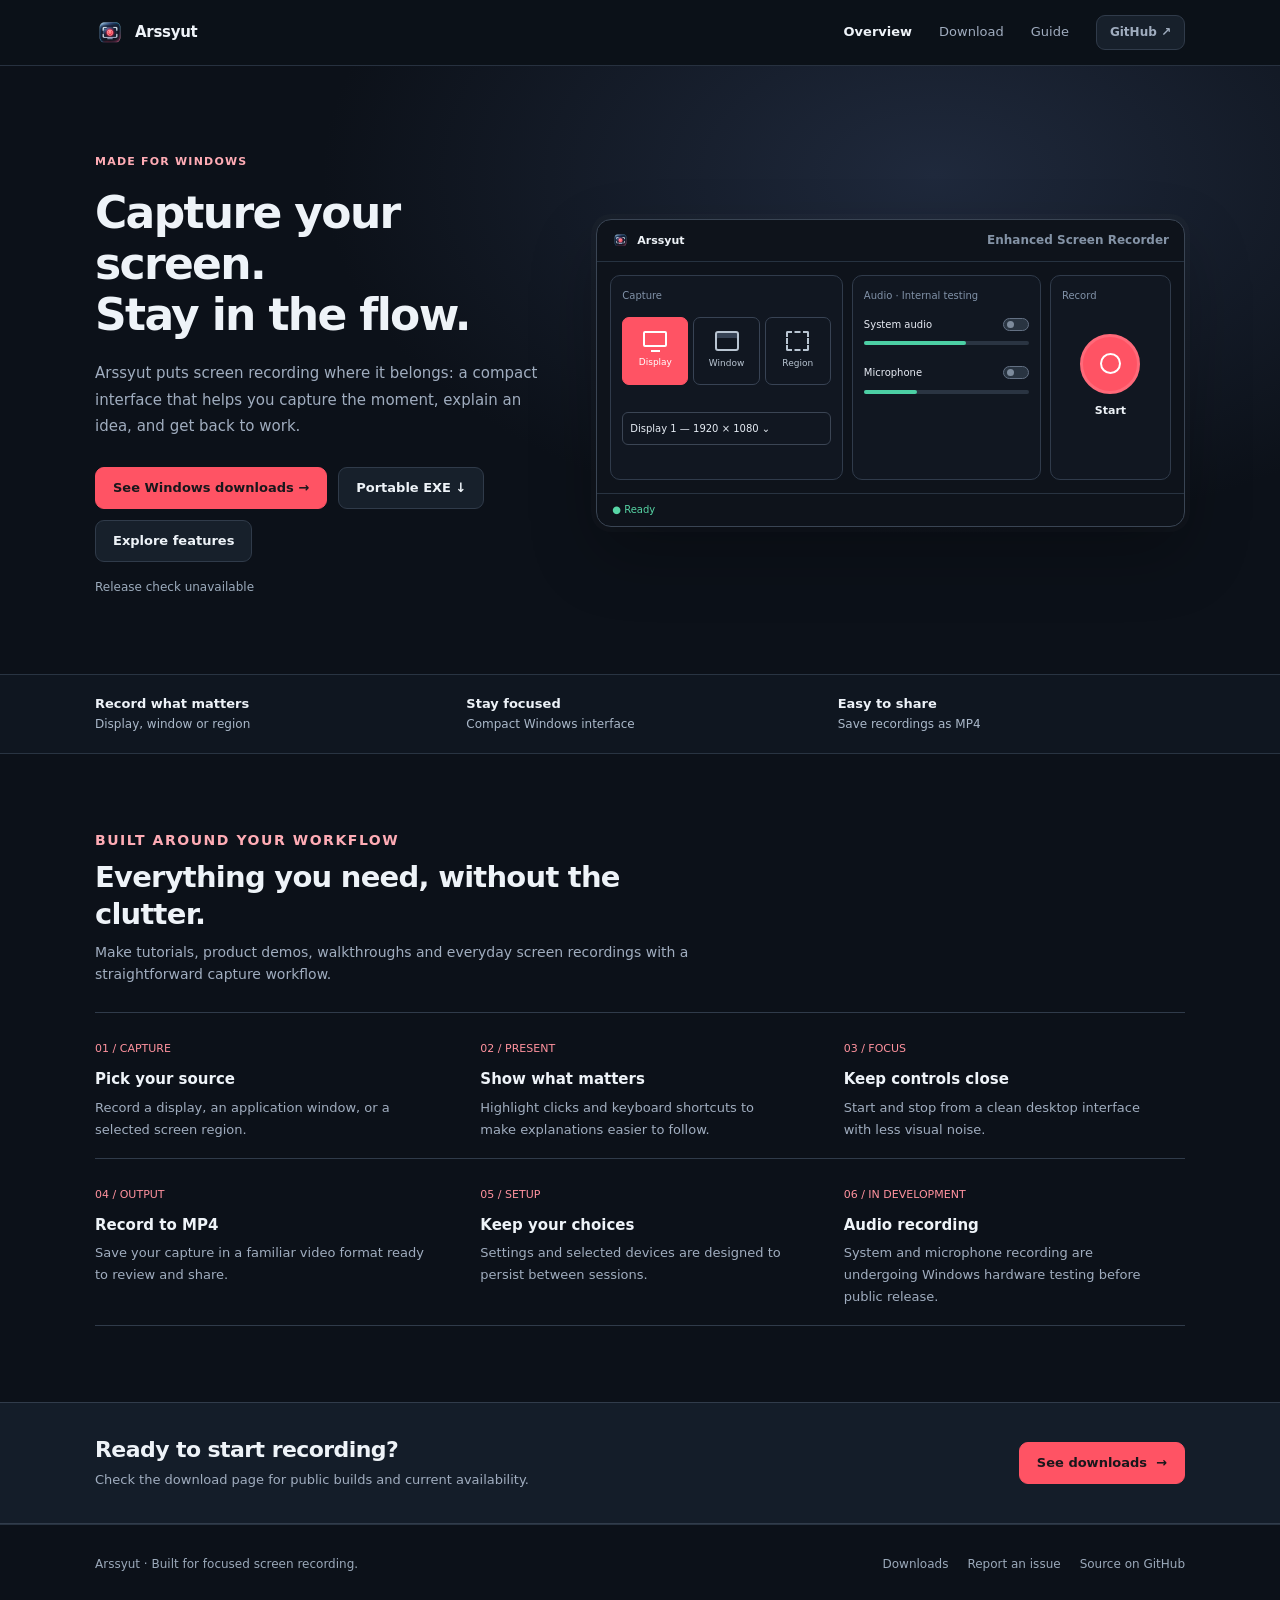
==== index.html @ 6f6a1767 "Add Windows release candidate with two EXEs and dynamic latest-version download links" ====
<!doctype html>
<html lang="en">
<head>
  <meta charset="utf-8">
  <meta name="viewport" content="width=device-width, initial-scale=1">
  <meta name="theme-color" content="#0c1119">
  <meta name="description" content="Arssyut is an enhanced screen recorder for Windows. Record displays, windows and selected regions with a compact, focused interface.">
  <meta property="og:type" content="website">
  <meta property="og:title" content="Arssyut — Enhanced Screen Recorder">
  <meta property="og:description" content="A focused Windows screen recorder for tutorials, walkthroughs and everyday captures.">
  <meta property="og:image" content="https://masarray.github.io/arssyut/assets/favicon/android-chrome-512x512.png">
  <meta name="twitter:card" content="summary">
  <title>Arssyut — Enhanced Screen Recorder for Windows</title>
  <link rel="icon" href="assets/favicon/favicon.ico" sizes="any">
  <link rel="icon" type="image/png" sizes="32x32" href="assets/favicon/favicon-32x32.png">
  <link rel="icon" type="image/png" sizes="16x16" href="assets/favicon/favicon-16x16.png">
  <link rel="apple-touch-icon" href="assets/favicon/apple-touch-icon.png">
  <link rel="manifest" href="assets/favicon/site.webmanifest">
  <link rel="stylesheet" href="assets/site.css">
  <script defer src="assets/releases.js"></script>
</head>
<body>
  <a class="sr-only" href="#main">Skip to content</a>
  <header class="site-header">
    <div class="wrap topbar">
      <a class="identity" href="./" aria-label="Arssyut home">
        <img src="assets/favicon/android-chrome-192x192.png" width="30" height="30" alt="">
        <span>Arssyut</span>
      </a>
      <nav class="nav" aria-label="Main navigation">
        <a href="./" aria-current="page">Overview</a>
        <a href="download/">Download</a>
        <a class="docs-link" href="https://github.com/masarray/arssyut#readme">Guide</a>
        <a class="button subtle" href="https://github.com/masarray/arssyut" aria-label="View Arssyut on GitHub">GitHub ↗</a>
      </nav>
    </div>
  </header>

  <main id="main">
    <section class="hero">
      <div class="wrap hero-grid">
        <div class="hero-copy">
          <span class="eyebrow">Made for Windows</span>
          <h1>Capture your screen.<br>Stay in the flow.</h1>
          <p class="lead">Arssyut puts screen recording where it belongs: a compact interface that helps you capture the moment, explain an idea, and get back to work.</p>
          <div class="hero-actions">
            <a class="button primary" id="home-installer-link" href="download/">See Windows downloads →</a>
            <a class="button subtle" id="home-portable-link" href="download/" hidden>Portable EXE ↓</a>
            <a class="button subtle" href="#features">Explore features</a>
          </div>
          <p class="hero-under" id="home-release-label" aria-live="polite">Windows x64 · Launch Arssyut.UI.exe · MP4 output</p>
        </div>
        <div class="mock" role="img" aria-label="Illustration of Arssyut's compact recorder layout, with capture choices and recording controls">
          <div class="mock-top"><div class="mock-brand"><img src="assets/favicon/android-chrome-192x192.png" width="17" height="17" alt="">Arssyut</div><div class="mock-top-right">Enhanced Screen Recorder</div></div>
          <div class="mock-content">
            <div class="mock-block">
              <span class="mock-caption">Capture</span>
              <div class="mock-tiles">
                <div class="mock-tile current"><div class="mock-monitor"></div>Display</div>
                <div class="mock-tile"><div class="mock-window"></div>Window</div>
                <div class="mock-tile"><div class="mock-region"></div>Region</div>
              </div>
              <div class="mock-select">Display 1 — 1920 × 1080 <span aria-hidden="true">⌄</span></div>
            </div>
            <div class="mock-block">
              <span class="mock-caption">Audio · Internal testing</span>
              <div class="mock-source"><span>System audio</span><span class="mock-switch"></span></div>
              <div class="mock-meter"></div>
              <div class="mock-source"><span>Microphone</span><span class="mock-switch"></span></div>
              <div class="mock-meter alt"></div>
            </div>
            <div class="mock-block mock-record-side"><span class="mock-caption">Record</span><div class="mock-record"></div><div class="mock-record-caption">Start</div></div>
          </div>
          <div class="mock-footer">● Ready</div>
        </div>
      </div>
    </section>

    <div class="mini-facts">
      <div class="wrap facts">
        <div class="fact"><strong>Record what matters</strong>Display, window or region</div>
        <div class="fact"><strong>Stay focused</strong>Compact Windows interface</div>
        <div class="fact"><strong>Easy to share</strong>Save recordings as MP4</div>
      </div>
    </div>

    <section class="section" id="features">
      <div class="wrap">
        <div class="section-head">
          <p class="eyebrow">Built around your workflow</p>
          <h2>Everything you need, without the clutter.</h2>
          <p>Make tutorials, product demos, walkthroughs and everyday screen recordings with a straightforward capture workflow.</p>
        </div>
        <div class="feature-grid">
          <div class="feature"><span class="feature-number">01 / CAPTURE</span><h3>Pick your source</h3><p>Record a display, an application window, or a selected screen region.</p></div>
          <div class="feature"><span class="feature-number">02 / PRESENT</span><h3>Show what matters</h3><p>Highlight clicks and keyboard shortcuts to make explanations easier to follow.</p></div>
          <div class="feature"><span class="feature-number">03 / FOCUS</span><h3>Keep controls close</h3><p>Start and stop from a clean desktop interface with less visual noise.</p></div>
          <div class="feature"><span class="feature-number">04 / OUTPUT</span><h3>Record to MP4</h3><p>Save your capture in a familiar video format ready to review and share.</p></div>
          <div class="feature"><span class="feature-number">05 / SETUP</span><h3>Keep your choices</h3><p>Settings and selected devices are designed to persist between sessions.</p></div>
          <div class="feature"><span class="feature-number">06 / IN DEVELOPMENT</span><h3>Audio recording</h3><p>System and microphone recording are undergoing Windows hardware testing before public release.</p></div>
        </div>
      </div>
    </section>
    <section class="band">
      <div class="wrap band-inner">
        <div><h2>Ready to start recording?</h2><p>Check the download page for public builds and current availability.</p></div>
        <a class="button primary" href="download/">See downloads <span aria-hidden="true">→</span></a>
      </div>
    </section>
  </main>
  <footer class="site-footer">
    <div class="wrap footer-inner">
      <span>Arssyut · Built for focused screen recording.</span>
      <div class="footer-links"><a href="download/">Downloads</a><a href="https://github.com/masarray/arssyut/issues">Report an issue</a><a href="https://github.com/masarray/arssyut">Source on GitHub</a></div>
    </div>
  </footer>
</body>
</html>
---- assets/site.css ----
/* Arssyut public website • lightweight, dependency-free, accessible. */
:root{color-scheme:dark;--bg:#0c1119;--bg2:#101720;--panel:#151d29;--panel2:#1b2431;--line:#303b4a;--muted:#a0adbf;--text:#eef3f8;--accent:#ff5364;--accent-hover:#ff7180;--mint:#51d0a2;--max:1090px;font:400 15px/1.55 system-ui,-apple-system,"Segoe UI",Arial,sans-serif}
*,*::before,*::after{box-sizing:border-box}html{scroll-behavior:smooth}body{margin:0;min-width:280px;background:var(--bg);color:var(--text)}
a{color:inherit;text-decoration:none}button{font:inherit}svg,img{max-width:100%}img{height:auto}
:focus-visible{outline:2px solid #ffa4ad;outline-offset:4px}
.wrap{width:min(calc(100% - 44px),var(--max));margin-inline:auto}
.sr-only{position:absolute;width:1px;height:1px;padding:0;margin:-1px;overflow:hidden;clip:rect(0,0,0,0);white-space:nowrap;border:0}
.site-header{border-bottom:1px solid #27313f;background:rgba(12,17,25,.94);position:sticky;top:0;z-index:5;backdrop-filter:blur(16px)}
.topbar{display:flex;justify-content:space-between;align-items:center;gap:20px;min-height:65px}
.identity{display:inline-flex;align-items:center;gap:10px;font-size:15px;font-weight:650;letter-spacing:-.02em;white-space:nowrap}.identity img{width:30px;height:30px;object-fit:contain}
.nav{display:flex;gap:27px;align-items:center;font-size:13px;color:var(--muted)}.nav a:hover,.nav a[aria-current="page"]{color:var(--text)}.nav a[aria-current="page"]{font-weight:600}
.button{display:inline-flex;justify-content:center;align-items:center;gap:9px;border-radius:9px;padding:10px 17px;font-size:13px;font-weight:610;min-height:42px;border:1px solid var(--line);transition:background .15s ease,border-color .15s ease,color .15s ease;white-space:nowrap}
.button:hover{border-color:#667487;background:#222d3b}.button.primary{background:var(--accent);border-color:var(--accent);color:#19171b}.button.primary:hover{background:var(--accent-hover)}.button.subtle{background:#17202b}.button.disabled{background:#1b2430;color:#919dad;cursor:not-allowed;opacity:.75}
.site-header .button{padding:7px 13px;min-height:34px;font-size:12px}
.eyebrow{font-size:11px;font-weight:650;letter-spacing:.11em;text-transform:uppercase;color:#ffacb5}
h1,h2,h3,p{margin-top:0}h1{font-weight:650;letter-spacing:-.038em;line-height:1.16;font-size:clamp(30px,3.6vw,44px)}h2{font-weight:620;letter-spacing:-.026em;font-size:clamp(21px,2.3vw,29px);line-height:1.25}h3{font-size:15px;line-height:1.35;font-weight:630}
p{color:var(--muted)}.lead{font-size:15px;line-height:1.75;max-width:520px}
.hero{background:radial-gradient(ellipse 55% 68% at 73% 18%,#1f293c 0,transparent 87%);padding:83px 0 77px}
.hero-grid{display:grid;grid-template-columns:minmax(0,.87fr) minmax(0,1.13fr);align-items:center;gap:48px}
.hero h1{max-width:470px;margin:15px 0 20px}.hero .lead{margin-bottom:28px}.hero-actions{display:flex;gap:11px;flex-wrap:wrap}.hero-under{margin:16px 0 0;font-size:12px;color:#9cabbc}
.mock{background:#0e131b;border:1px solid #3a4554;border-radius:15px;box-shadow:0 28px 65px rgba(0,0,0,.25),0 0 0 5px rgba(255,255,255,.015);overflow:hidden;min-height:307px}
.mock-top{height:42px;display:flex;align-items:center;justify-content:space-between;padding:0 15px;border-bottom:1px solid #263240;font-size:11px;font-weight:650}.mock-brand{display:flex;gap:8px;align-items:center}.mock-brand img{width:17px;height:17px}.mock-top-right{color:#8493a6;font-size:12px}
.mock-content{display:grid;grid-template-columns:1.23fr 1fr .64fr;gap:9px;padding:13px}.mock-block{border:1px solid #303b4b;background:#111721;border-radius:10px;min-height:205px;padding:12px 11px}
.mock-caption{display:block;color:#8192a8;font-size:10px;margin-bottom:13px}.mock-tiles{display:grid;grid-template-columns:repeat(3,minmax(0,1fr));gap:5px}.mock-tile{border:1px solid #384354;border-radius:7px;text-align:center;padding:13px 2px;font-size:9px;color:#b9c5d2}.mock-tile.current{background:var(--accent);border-color:var(--accent);color:#fff}
.mock-monitor{width:24px;height:16px;border:2px solid currentColor;border-radius:2px;margin:0 auto 9px;position:relative}.mock-monitor::after{content:"";position:absolute;width:9px;height:5px;border-bottom:2px solid currentColor;left:6px;bottom:-7px}.mock-window{width:24px;height:20px;border:2px solid currentColor;border-radius:3px;margin:0 auto 6px;box-shadow:inset 0 5px 0 #374355}.mock-region{width:23px;height:20px;border:2px dashed currentColor;margin:0 auto 6px;border-radius:2px}
.mock-select{font-size:10px;color:#e6ecf4;border:1px solid #3b4554;border-radius:6px;padding:8px 7px;margin-top:27px;white-space:nowrap;overflow:hidden;text-overflow:ellipsis}.mock-source{display:flex;justify-content:space-between;font-size:10px;align-items:center;margin-top:13px;color:#e7ebf4}.mock-switch{width:26px;height:13px;border-radius:12px;background:#293441;border:1px solid #637083;position:relative}.mock-switch:after{content:"";position:absolute;width:7px;height:7px;border-radius:50%;background:#7d8b9c;left:3px;top:2px}
.mock-meter{margin:9px 0 20px;background:#2a3442;height:4px;border-radius:4px}.mock-meter:after{content:"";display:block;width:62%;height:100%;border-radius:4px;background:#4ccfa4}.mock-meter.alt:after{width:32%}
.mock-record{width:60px;height:60px;border:3px solid #ff6979;background:var(--accent);border-radius:50%;display:grid;place-items:center;margin:30px auto 8px}.mock-record:after{content:"";width:21px;height:21px;border:2px solid #fff;border-radius:50%}.mock-record-caption{text-align:center;font-weight:650;font-size:11px}.mock-footer{border-top:1px solid #283341;padding:8px 15px;color:#57d5a5;font-size:10px}
.mini-facts{border-block:1px solid #293442;background:#0f1620}.facts{display:grid;grid-template-columns:repeat(3,minmax(0,1fr));gap:24px;padding:19px 0}.fact{font-size:12px;color:#aab8c9}.fact strong{display:block;font-size:13px;color:#edf2f8;font-weight:620;margin-bottom:1px}
.section{padding:76px 0}.section-head{max-width:630px;margin-bottom:27px}.section-head .eyebrow{margin-bottom:8px}.section-head h2{margin-bottom:10px}.section-head p{font-size:14px;margin:0}
.feature-grid{display:grid;grid-template-columns:repeat(3,minmax(0,1fr));gap:0;border-top:1px solid var(--line)}.feature{padding:27px 30px 17px 0;border-bottom:1px solid var(--line)}.feature:nth-child(3n+2),.feature:nth-child(3n){padding-left:22px}.feature h3{margin:0 0 7px}.feature p{font-size:13px;line-height:1.7;margin:0}.feature-number{font-size:11px;color:#ff929e;display:block;margin-bottom:12px}
.band{background:#141d29;border-block:1px solid #313c4b}.band-inner{display:flex;justify-content:space-between;align-items:center;gap:26px;padding:33px 0}.band h2{margin:0 0 6px;font-size:22px}.band p{font-size:13px;margin:0}
.site-footer{border-top:1px solid #273240;padding:30px 0;color:#9ba9ba;font-size:12px}.footer-inner{display:flex;justify-content:space-between;flex-wrap:wrap;gap:12px}.footer-links{display:flex;gap:19px;flex-wrap:wrap}.footer-links a:hover{color:#fff}
.page-intro{padding:65px 0 27px}.page-intro h1{font-size:clamp(28px,3vw,38px);margin:10px 0 13px}.page-intro p{font-size:14px;max-width:690px;margin:0}
.download-layout{display:grid;grid-template-columns:minmax(0,1.45fr) minmax(265px,.8fr);gap:30px;align-items:start;padding:9px 0 73px}
.download-panel{background:#131b26;border:1px solid #354150;border-radius:13px;padding:28px}.download-panel h2{font-size:21px;margin:0 0 12px}.download-panel h3{margin:0 0 7px}.download-panel p{font-size:13px}.release-state{font-size:12px;color:#e0aeb4;margin-bottom:17px;display:flex;align-items:center;gap:8px}.status-dot{width:7px;height:7px;border-radius:50%;background:#e4aa67;display:inline-block}.status-dot.available{background:var(--mint)}
.release-row{display:grid;grid-template-columns:1fr auto;gap:15px;border-top:1px solid #354050;padding:17px 0;align-items:center}.release-row h3{margin:0 0 4px;font-size:14px}.release-row p{font-size:12px;margin:0}.release-row .button{padding:8px 12px;min-height:37px}.release-row:last-child{padding-bottom:0}
.hint{border:1px solid #333f4f;border-radius:11px;padding:19px 20px;margin:0 0 15px}.hint h3{margin:0 0 7px}.hint p{margin:0;font-size:13px}.hint a{color:#ffb0b9;text-decoration:underline;text-decoration-color:#8c626c;text-underline-offset:3px}
.steps{counter-reset:step;display:grid;gap:14px}.step{padding-left:34px;position:relative;color:#bdc9d7;font-size:13px}.step::before{counter-increment:step;content:counter(step);position:absolute;top:0;left:0;width:24px;height:24px;border:1px solid #536074;border-radius:50%;text-align:center;line-height:22px;color:#f2f5f7;font-size:12px}
.faq{border-top:1px solid var(--line);padding:30px 0 70px}.faq h2{font-size:23px}.faq details{border-bottom:1px solid var(--line);padding:14px 0}.faq summary{cursor:pointer;font-weight:590;font-size:14px}.faq details p{font-size:13px;max-width:800px;margin:10px 0 3px}
.release-meta{font-size:12px;color:#a4b1c0;margin-bottom:8px}.fineprint{font-size:12px;color:#9aa8ba;margin:12px 0 0}.text-link{color:#ffb0ba;text-decoration:underline;text-decoration-color:#75515b;text-underline-offset:3px}
@media(max-width:900px){.hero-grid{grid-template-columns:1fr;gap:32px}.hero{padding-top:57px}.hero-copy{max-width:650px}.mock{max-width:650px}.download-layout{grid-template-columns:1fr}.side-info{display:grid;grid-template-columns:repeat(2,1fr);gap:12px}.side-info .hint{margin:0}}
@media(max-width:620px){.wrap{width:min(calc(100% - 30px),var(--max))}.topbar{min-height:61px}.nav{gap:13px;font-size:12px}.nav a.docs-link{display:none}.site-header .button{font-size:11px;padding:6px 10px}.hero{padding:47px 0 50px}.hero h1{font-size:32px}.lead{font-size:14px}.mock-content{grid-template-columns:1.2fr 1fr;gap:7px;padding:9px}.mock-record-side{grid-column:1/-1;min-height:78px}.mock-record{width:34px;height:34px;margin:0 auto 4px;border-width:2px}.mock-record:after{width:12px;height:12px}.mock-record-side .mock-caption{display:none}.mock-block{min-height:190px;padding:10px 8px}.mock-record-side{min-height:65px}.mock-tiles{gap:3px}.mock-tile{padding:12px 1px;font-size:8px}.mock-select{margin-top:17px}.mock-footer{padding:7px 10px}.facts{gap:12px}.fact,.fact strong{font-size:11px}.section{padding:57px 0}.feature-grid{grid-template-columns:1fr 1fr}.feature,.feature:nth-child(3n+2),.feature:nth-child(3n){padding:21px 16px 20px 0}.feature:nth-child(even){padding-left:15px}.band-inner{align-items:flex-start;flex-direction:column}.download-panel{padding:20px}.side-info{grid-template-columns:1fr}.release-row{grid-template-columns:1fr}.release-row .button{width:max-content}.site-footer{padding:24px 0}}
@media(max-width:390px){.feature-grid{grid-template-columns:1fr}.feature,.feature:nth-child(even),.feature:nth-child(3n+2),.feature:nth-child(3n){padding:20px 0}.nav{gap:8px}.identity{gap:6px;font-size:13px}}
@media(prefers-reduced-motion:reduce){html{scroll-behavior:auto}.button{transition:none}}
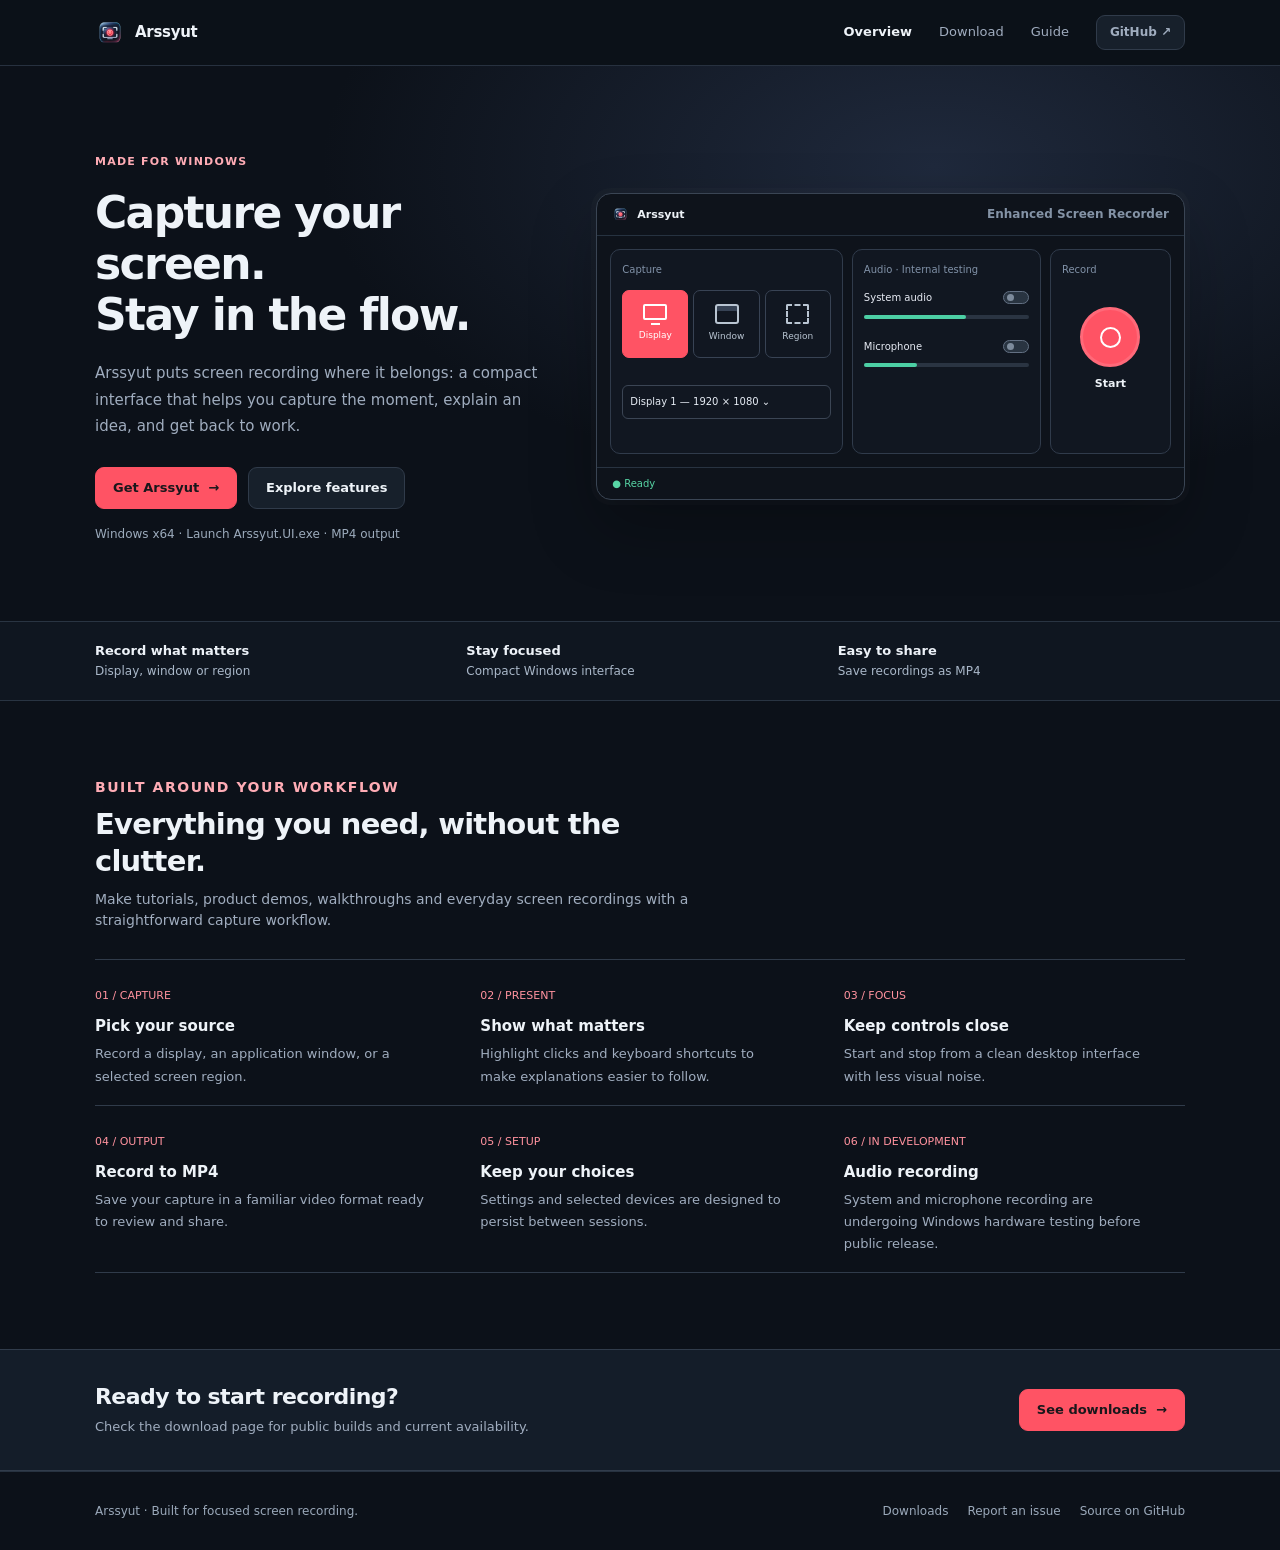
==== commit db105366: "Bind landing CTA directly to latest verified GitHub Release installer EXE" ====
--- a/index.html
+++ b/index.html
@@ -44,11 +44,10 @@
           <h1>Capture your screen.<br>Stay in the flow.</h1>
           <p class="lead">Arssyut puts screen recording where it belongs: a compact interface that helps you capture the moment, explain an idea, and get back to work.</p>
           <div class="hero-actions">
-            <a class="button primary" id="home-installer-link" href="download/">See Windows downloads →</a>
-            <a class="button subtle" id="home-portable-link" href="download/" hidden>Portable EXE ↓</a>
+            <a class="button primary" id="home-installer-download" href="download/">Get Arssyut <span aria-hidden="true">→</span></a>
             <a class="button subtle" href="#features">Explore features</a>
           </div>
-          <p class="hero-under" id="home-release-label" aria-live="polite">Windows x64 · Launch Arssyut.UI.exe · MP4 output</p>
+          <p class="hero-under">Windows x64 · Launch Arssyut.UI.exe · MP4 output</p>
         </div>
         <div class="mock" role="img" aria-label="Illustration of Arssyut's compact recorder layout, with capture choices and recording controls">
           <div class="mock-top"><div class="mock-brand"><img src="assets/favicon/android-chrome-192x192.png" width="17" height="17" alt="">Arssyut</div><div class="mock-top-right">Enhanced Screen Recorder</div></div>
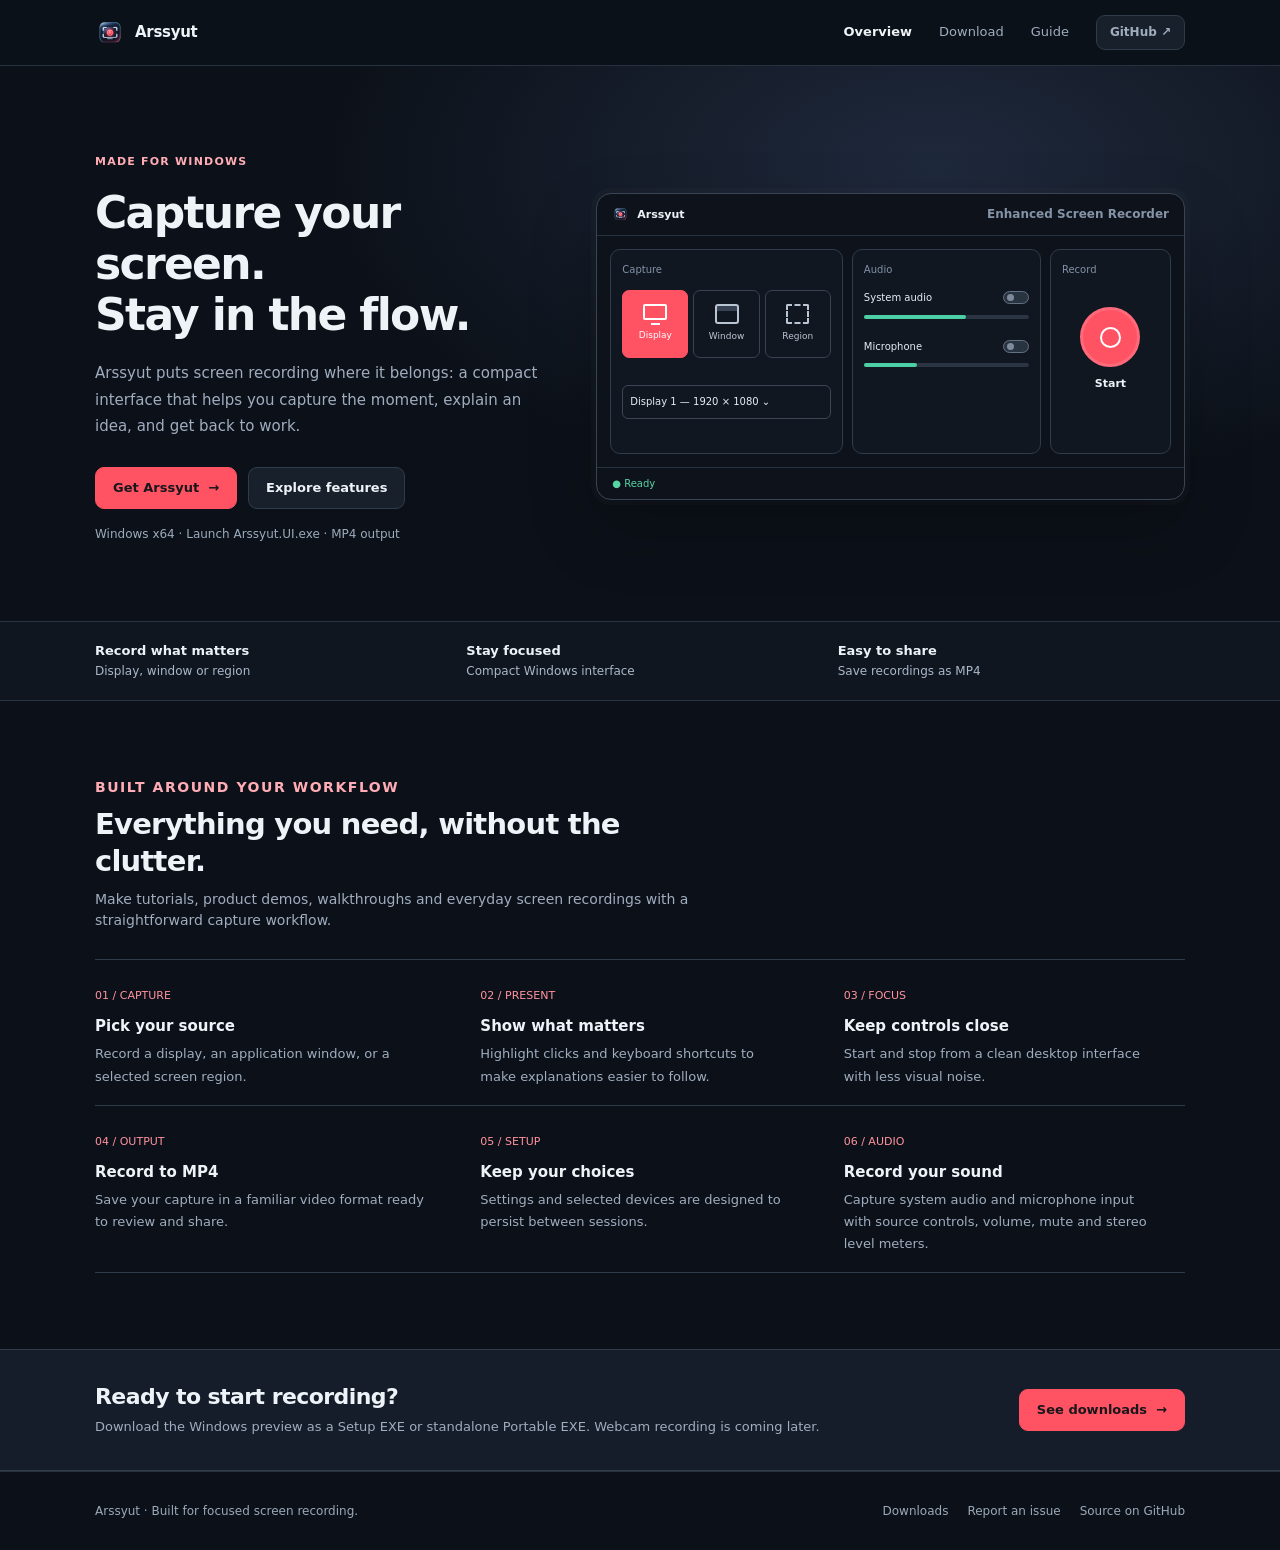
==== commit 35dd81ca: "Correct public audio/webcam feature status and preserve release completion handoff" ====
--- a/index.html
+++ b/index.html
@@ -62,7 +62,7 @@
               <div class="mock-select">Display 1 — 1920 × 1080 <span aria-hidden="true">⌄</span></div>
             </div>
             <div class="mock-block">
-              <span class="mock-caption">Audio · Internal testing</span>
+              <span class="mock-caption">Audio</span>
               <div class="mock-source"><span>System audio</span><span class="mock-switch"></span></div>
               <div class="mock-meter"></div>
               <div class="mock-source"><span>Microphone</span><span class="mock-switch"></span></div>
@@ -96,13 +96,13 @@
           <div class="feature"><span class="feature-number">03 / FOCUS</span><h3>Keep controls close</h3><p>Start and stop from a clean desktop interface with less visual noise.</p></div>
           <div class="feature"><span class="feature-number">04 / OUTPUT</span><h3>Record to MP4</h3><p>Save your capture in a familiar video format ready to review and share.</p></div>
           <div class="feature"><span class="feature-number">05 / SETUP</span><h3>Keep your choices</h3><p>Settings and selected devices are designed to persist between sessions.</p></div>
-          <div class="feature"><span class="feature-number">06 / IN DEVELOPMENT</span><h3>Audio recording</h3><p>System and microphone recording are undergoing Windows hardware testing before public release.</p></div>
+          <div class="feature"><span class="feature-number">06 / AUDIO</span><h3>Record your sound</h3><p>Capture system audio and microphone input with source controls, volume, mute and stereo level meters.</p></div>
         </div>
       </div>
     </section>
     <section class="band">
       <div class="wrap band-inner">
-        <div><h2>Ready to start recording?</h2><p>Check the download page for public builds and current availability.</p></div>
+        <div><h2>Ready to start recording?</h2><p>Download the Windows preview as a Setup EXE or standalone Portable EXE. Webcam recording is coming later.</p></div>
         <a class="button primary" href="download/">See downloads <span aria-hidden="true">→</span></a>
       </div>
     </section>
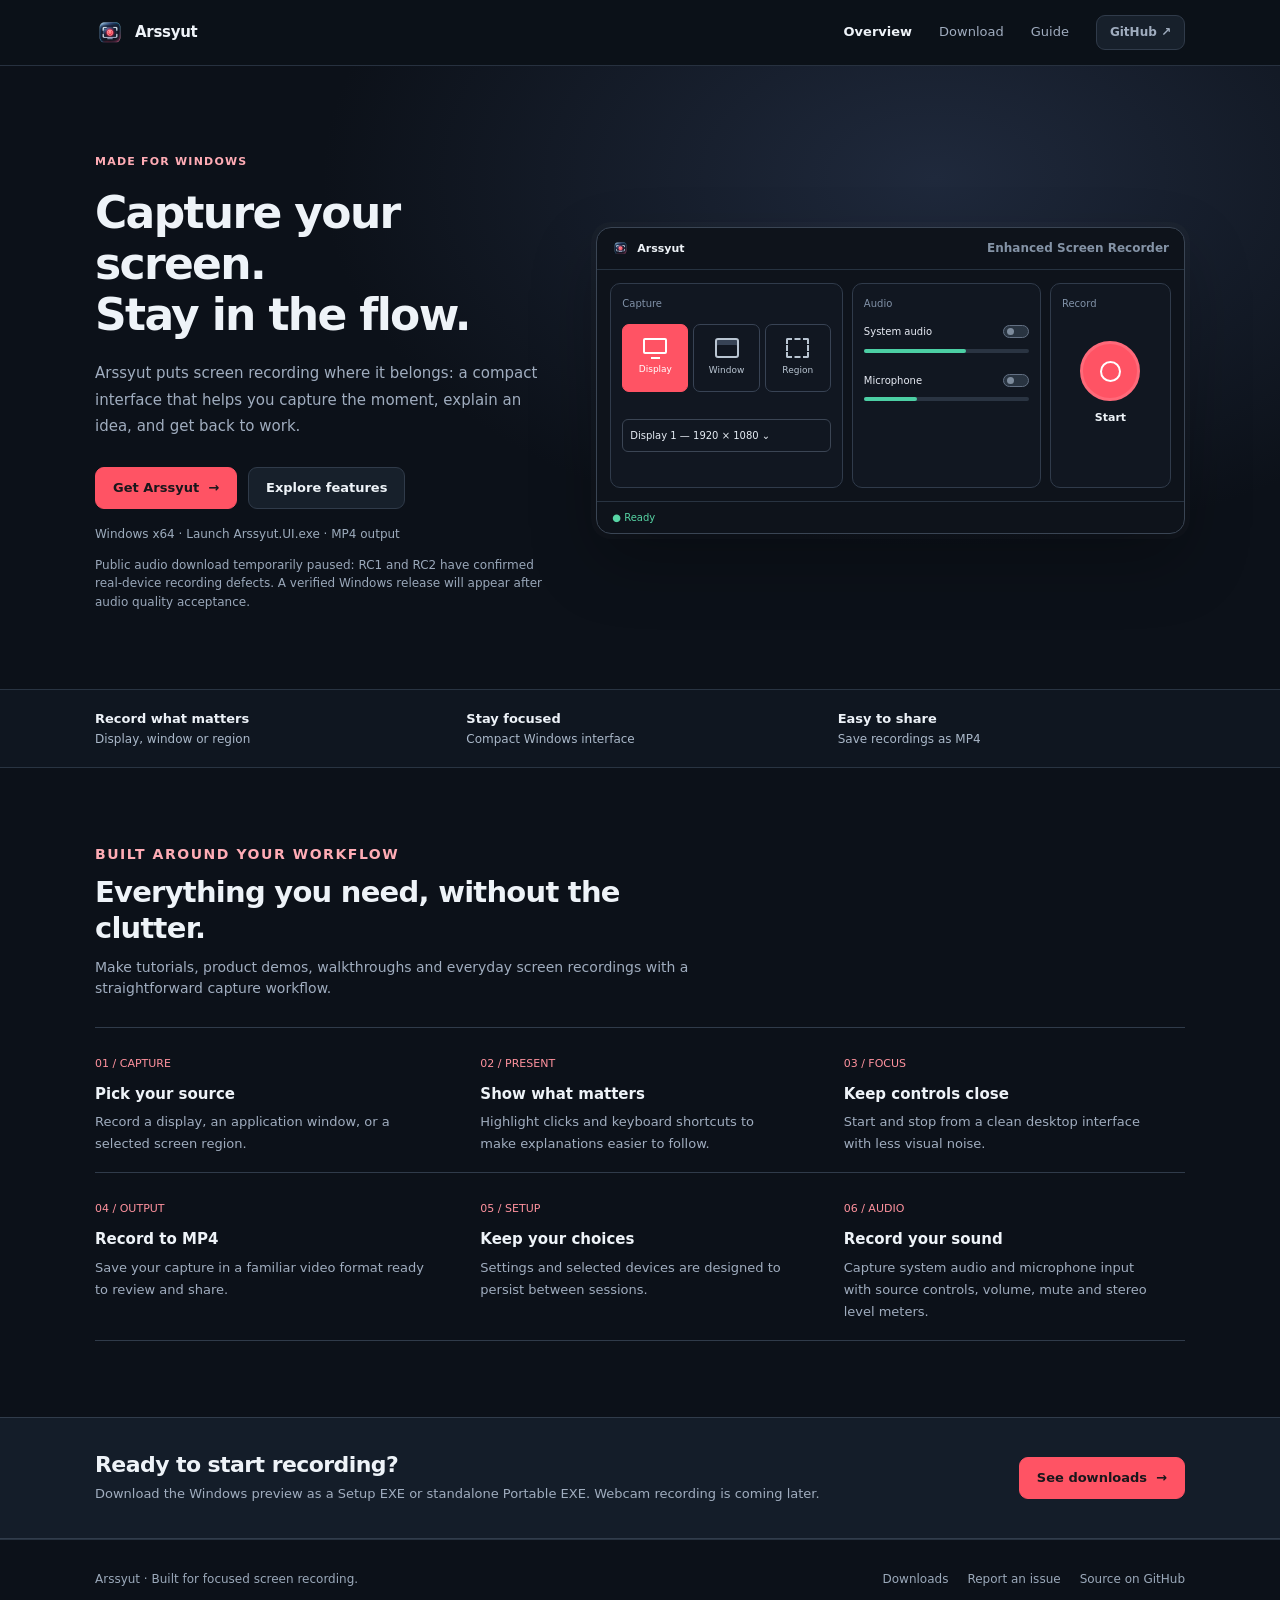
==== commit 579e8175: "Show truthful audio-quality release warning on the landing page" ====
--- a/index.html
+++ b/index.html
@@ -48,6 +48,7 @@
             <a class="button subtle" href="#features">Explore features</a>
           </div>
           <p class="hero-under">Windows x64 · Launch Arssyut.UI.exe · MP4 output</p>
+          <p class="fineprint">Public audio download temporarily paused: RC1 and RC2 have confirmed real-device recording defects. A verified Windows release will appear after audio quality acceptance.</p>
         </div>
         <div class="mock" role="img" aria-label="Illustration of Arssyut's compact recorder layout, with capture choices and recording controls">
           <div class="mock-top"><div class="mock-brand"><img src="assets/favicon/android-chrome-192x192.png" width="17" height="17" alt="">Arssyut</div><div class="mock-top-right">Enhanced Screen Recorder</div></div>
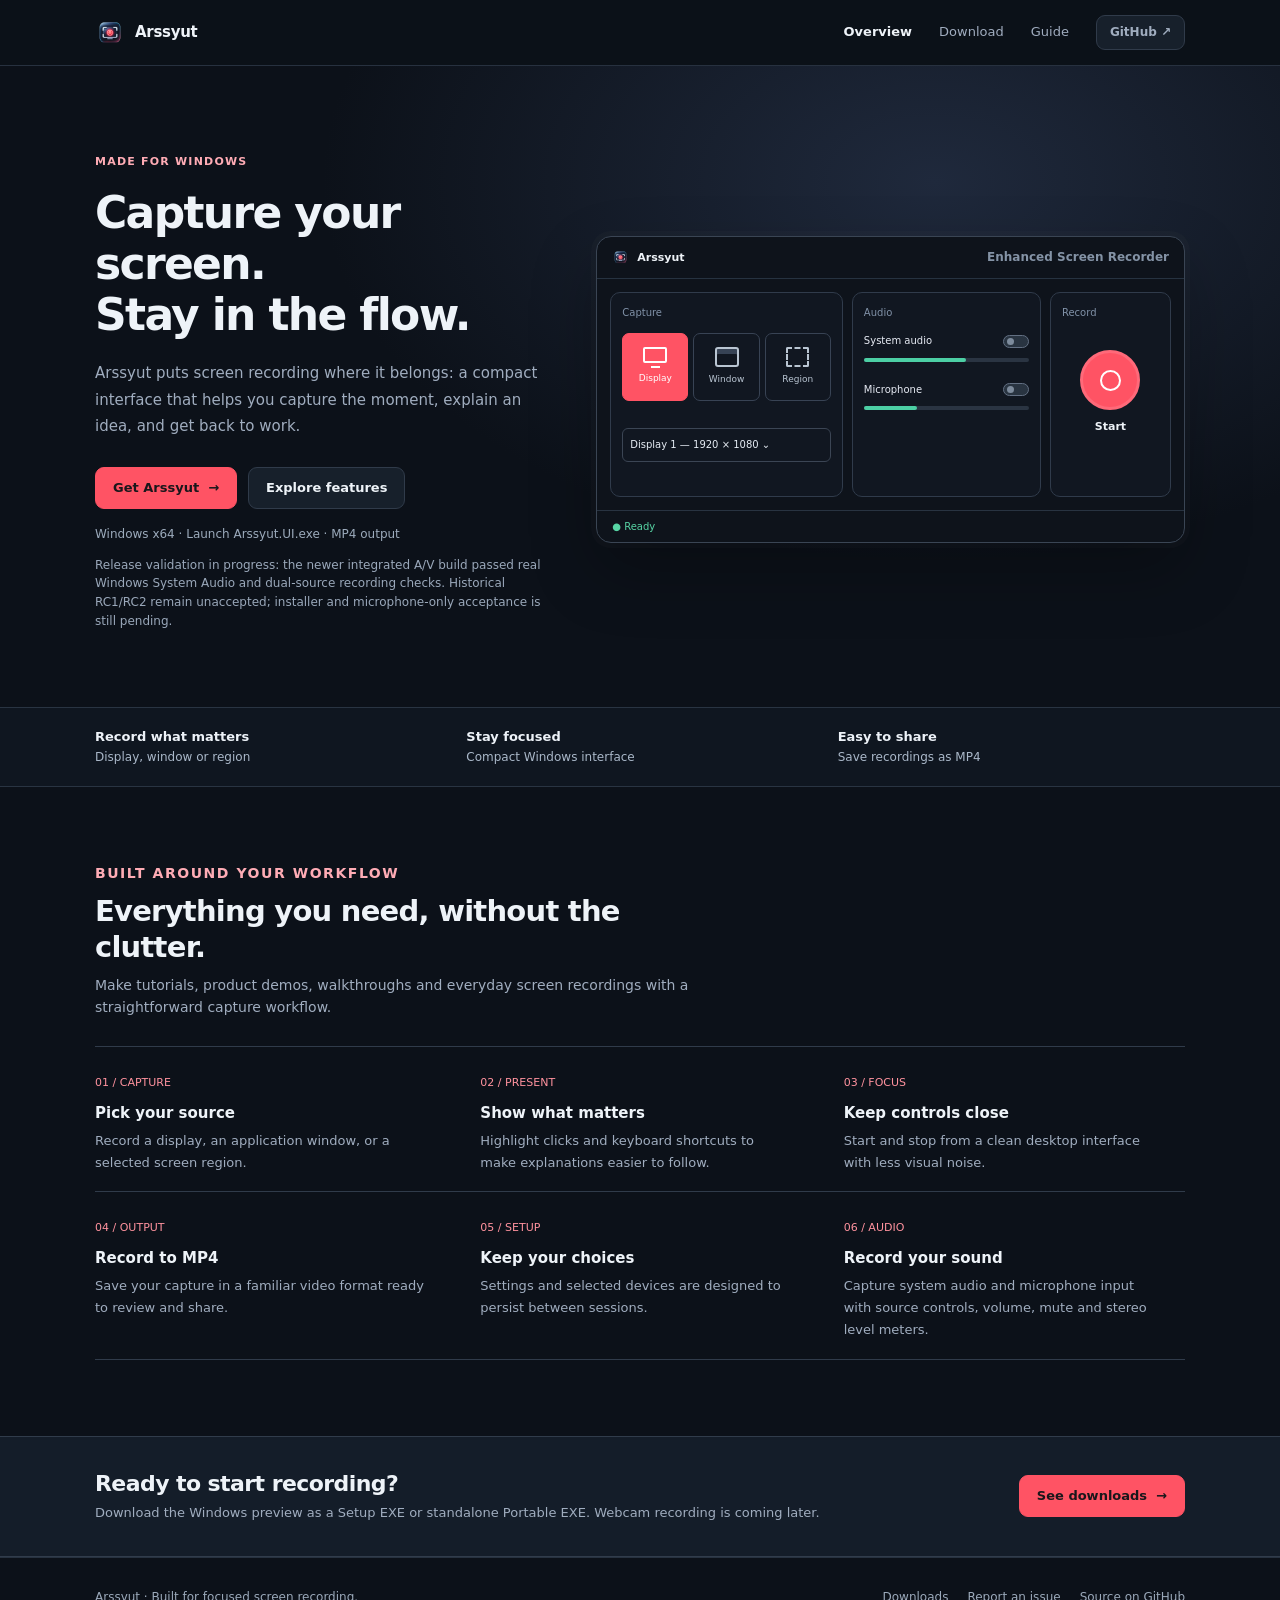
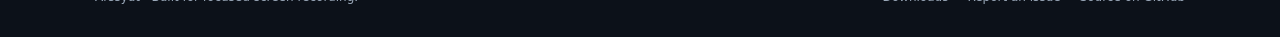
==== commit bfb02f0b: "Prepare release candidate workflow for explicit exact-CI packaging, update public audio readiness" ====
--- a/index.html
+++ b/index.html
@@ -48,7 +48,7 @@
             <a class="button subtle" href="#features">Explore features</a>
           </div>
           <p class="hero-under">Windows x64 · Launch Arssyut.UI.exe · MP4 output</p>
-          <p class="fineprint">Public audio download temporarily paused: RC1 and RC2 have confirmed real-device recording defects. A verified Windows release will appear after audio quality acceptance.</p>
+          <p class="fineprint">Release validation in progress: the newer integrated A/V build passed real Windows System Audio and dual-source recording checks. Historical RC1/RC2 remain unaccepted; installer and microphone-only acceptance is still pending.</p>
         </div>
         <div class="mock" role="img" aria-label="Illustration of Arssyut's compact recorder layout, with capture choices and recording controls">
           <div class="mock-top"><div class="mock-brand"><img src="assets/favicon/android-chrome-192x192.png" width="17" height="17" alt="">Arssyut</div><div class="mock-top-right">Enhanced Screen Recorder</div></div>
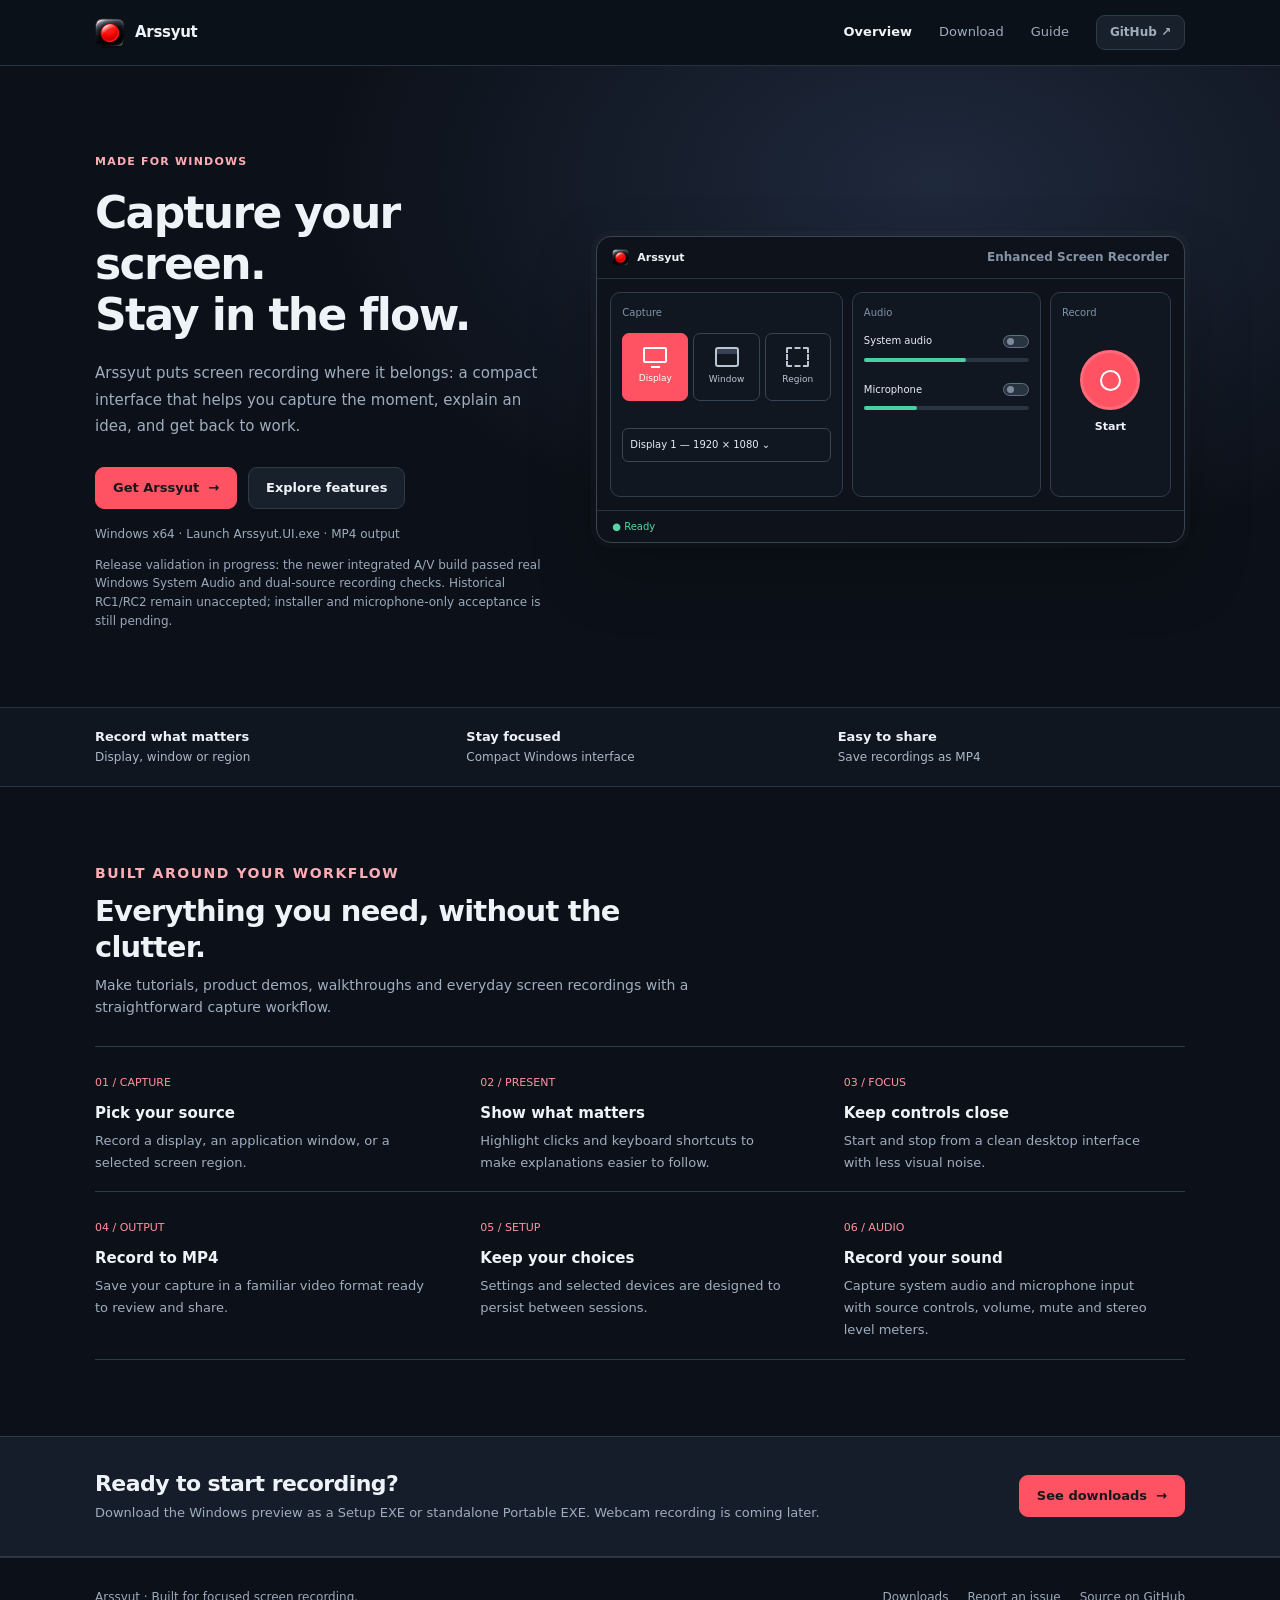
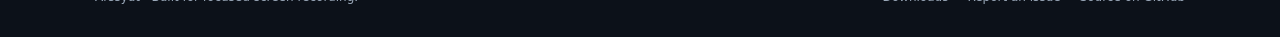
==== commit 5ccb631c: "Use new official Arssyut icon for GUI, installer, README, landing, download and manifest" ====
--- a/index.html
+++ b/index.html
@@ -8,12 +8,11 @@
   <meta property="og:type" content="website">
   <meta property="og:title" content="Arssyut — Enhanced Screen Recorder">
   <meta property="og:description" content="A focused Windows screen recorder for tutorials, walkthroughs and everyday captures.">
-  <meta property="og:image" content="https://masarray.github.io/arssyut/assets/favicon/android-chrome-512x512.png">
+  <meta property="og:image" content="https://masarray.github.io/arssyut/assets/favicon/web-app-manifest-512x512.png">
   <meta name="twitter:card" content="summary">
   <title>Arssyut — Enhanced Screen Recorder for Windows</title>
   <link rel="icon" href="assets/favicon/favicon.ico" sizes="any">
-  <link rel="icon" type="image/png" sizes="32x32" href="assets/favicon/favicon-32x32.png">
-  <link rel="icon" type="image/png" sizes="16x16" href="assets/favicon/favicon-16x16.png">
+  <link rel="icon" type="image/png" sizes="96x96" href="assets/favicon/favicon-96x96.png">
   <link rel="apple-touch-icon" href="assets/favicon/apple-touch-icon.png">
   <link rel="manifest" href="assets/favicon/site.webmanifest">
   <link rel="stylesheet" href="assets/site.css">
@@ -24,7 +23,7 @@
   <header class="site-header">
     <div class="wrap topbar">
       <a class="identity" href="./" aria-label="Arssyut home">
-        <img src="assets/favicon/android-chrome-192x192.png" width="30" height="30" alt="">
+        <img src="assets/favicon/web-app-manifest-192x192.png" width="30" height="30" alt="">
         <span>Arssyut</span>
       </a>
       <nav class="nav" aria-label="Main navigation">
@@ -51,7 +50,7 @@
           <p class="fineprint">Release validation in progress: the newer integrated A/V build passed real Windows System Audio and dual-source recording checks. Historical RC1/RC2 remain unaccepted; installer and microphone-only acceptance is still pending.</p>
         </div>
         <div class="mock" role="img" aria-label="Illustration of Arssyut's compact recorder layout, with capture choices and recording controls">
-          <div class="mock-top"><div class="mock-brand"><img src="assets/favicon/android-chrome-192x192.png" width="17" height="17" alt="">Arssyut</div><div class="mock-top-right">Enhanced Screen Recorder</div></div>
+          <div class="mock-top"><div class="mock-brand"><img src="assets/favicon/web-app-manifest-192x192.png" width="17" height="17" alt="">Arssyut</div><div class="mock-top-right">Enhanced Screen Recorder</div></div>
           <div class="mock-content">
             <div class="mock-block">
               <span class="mock-caption">Capture</span>
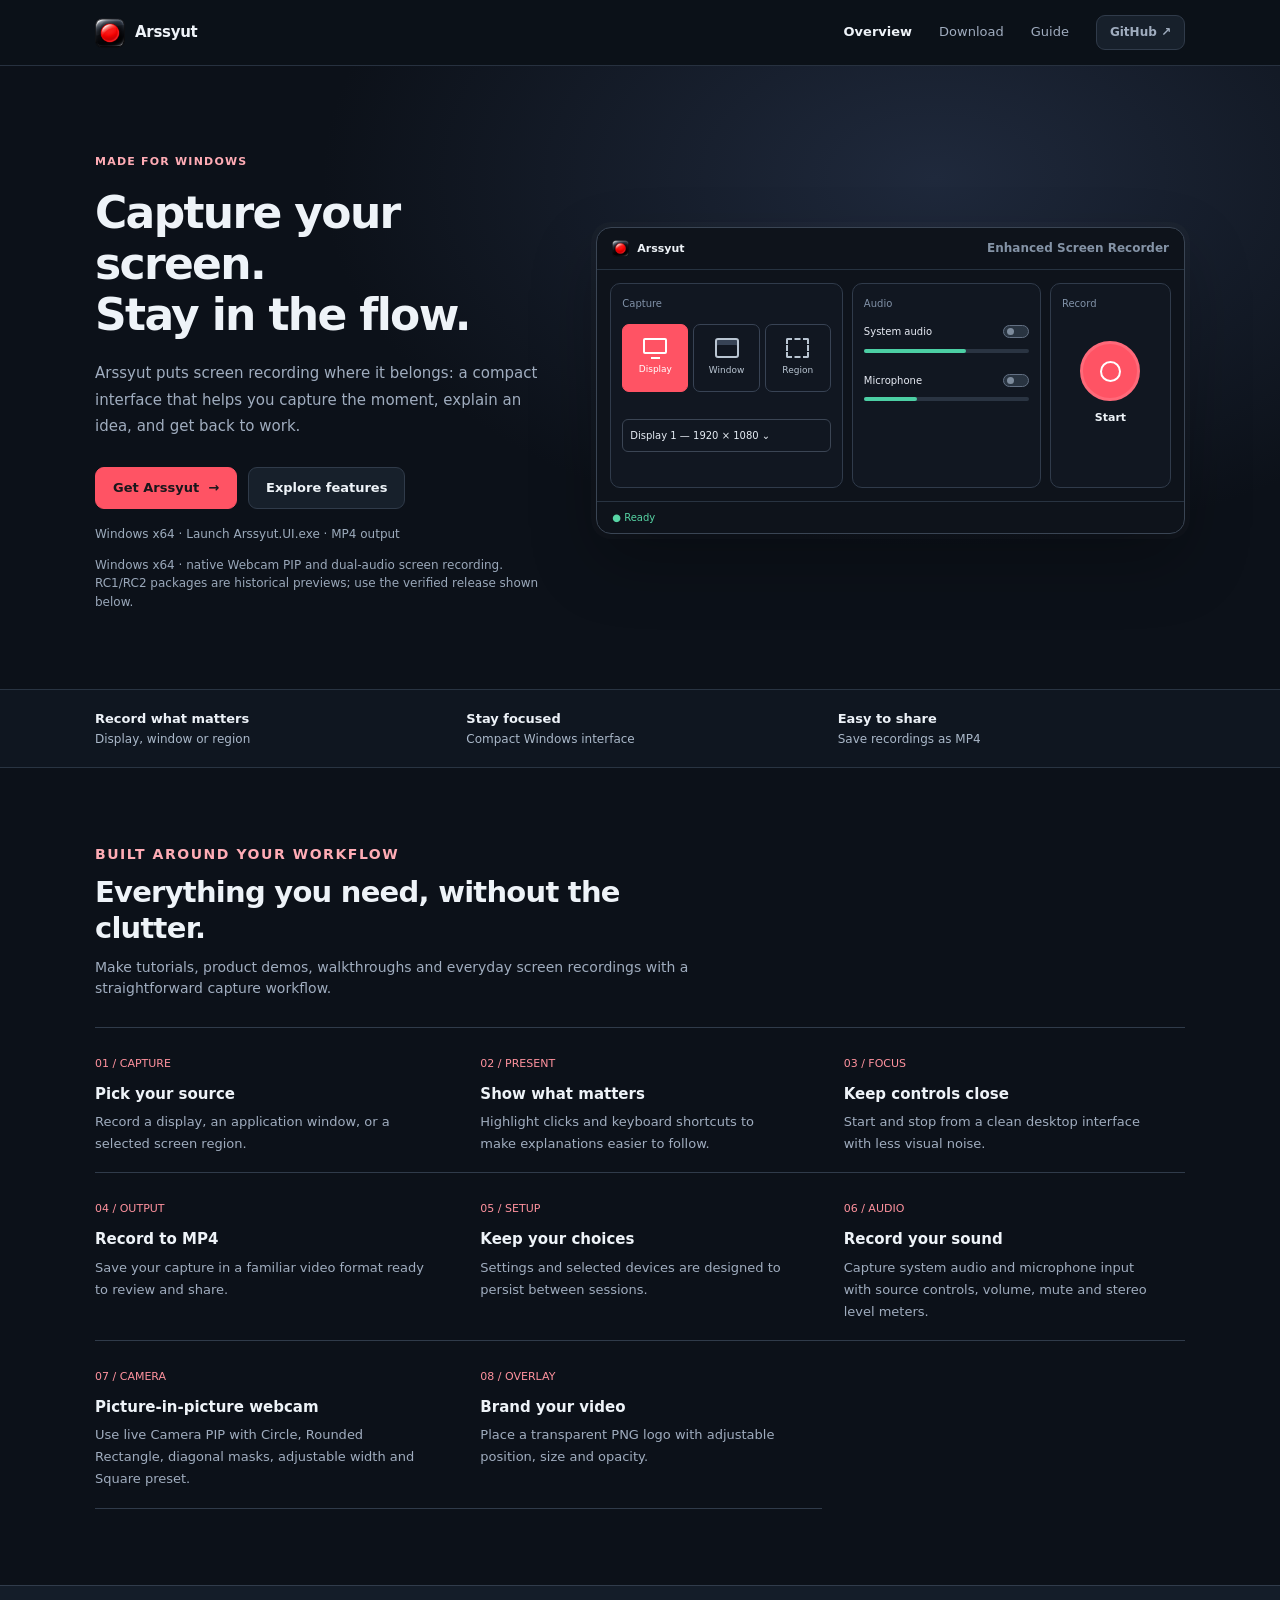
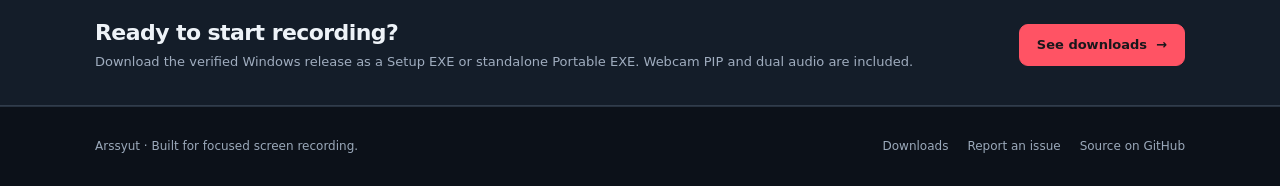
==== commit 6efa5e37: "release: align public website and docs to physically tested webcam and dual A/V; disclose GPL" ====
--- a/index.html
+++ b/index.html
@@ -47,7 +47,7 @@
             <a class="button subtle" href="#features">Explore features</a>
           </div>
           <p class="hero-under">Windows x64 · Launch Arssyut.UI.exe · MP4 output</p>
-          <p class="fineprint">Release validation in progress: the newer integrated A/V build passed real Windows System Audio and dual-source recording checks. Historical RC1/RC2 remain unaccepted; installer and microphone-only acceptance is still pending.</p>
+          <p class="fineprint">Windows x64 · native Webcam PIP and dual-audio screen recording. RC1/RC2 packages are historical previews; use the verified release shown below.</p>
         </div>
         <div class="mock" role="img" aria-label="Illustration of Arssyut's compact recorder layout, with capture choices and recording controls">
           <div class="mock-top"><div class="mock-brand"><img src="assets/favicon/web-app-manifest-192x192.png" width="17" height="17" alt="">Arssyut</div><div class="mock-top-right">Enhanced Screen Recorder</div></div>
@@ -97,12 +97,14 @@
           <div class="feature"><span class="feature-number">04 / OUTPUT</span><h3>Record to MP4</h3><p>Save your capture in a familiar video format ready to review and share.</p></div>
           <div class="feature"><span class="feature-number">05 / SETUP</span><h3>Keep your choices</h3><p>Settings and selected devices are designed to persist between sessions.</p></div>
           <div class="feature"><span class="feature-number">06 / AUDIO</span><h3>Record your sound</h3><p>Capture system audio and microphone input with source controls, volume, mute and stereo level meters.</p></div>
+          <div class="feature"><span class="feature-number">07 / CAMERA</span><h3>Picture-in-picture webcam</h3><p>Use live Camera PIP with Circle, Rounded Rectangle, diagonal masks, adjustable width and Square preset.</p></div>
+          <div class="feature"><span class="feature-number">08 / OVERLAY</span><h3>Brand your video</h3><p>Place a transparent PNG logo with adjustable position, size and opacity.</p></div>
         </div>
       </div>
     </section>
     <section class="band">
       <div class="wrap band-inner">
-        <div><h2>Ready to start recording?</h2><p>Download the Windows preview as a Setup EXE or standalone Portable EXE. Webcam recording is coming later.</p></div>
+        <div><h2>Ready to start recording?</h2><p>Download the verified Windows release as a Setup EXE or standalone Portable EXE. Webcam PIP and dual audio are included.</p></div>
         <a class="button primary" href="download/">See downloads <span aria-hidden="true">→</span></a>
       </div>
     </section>
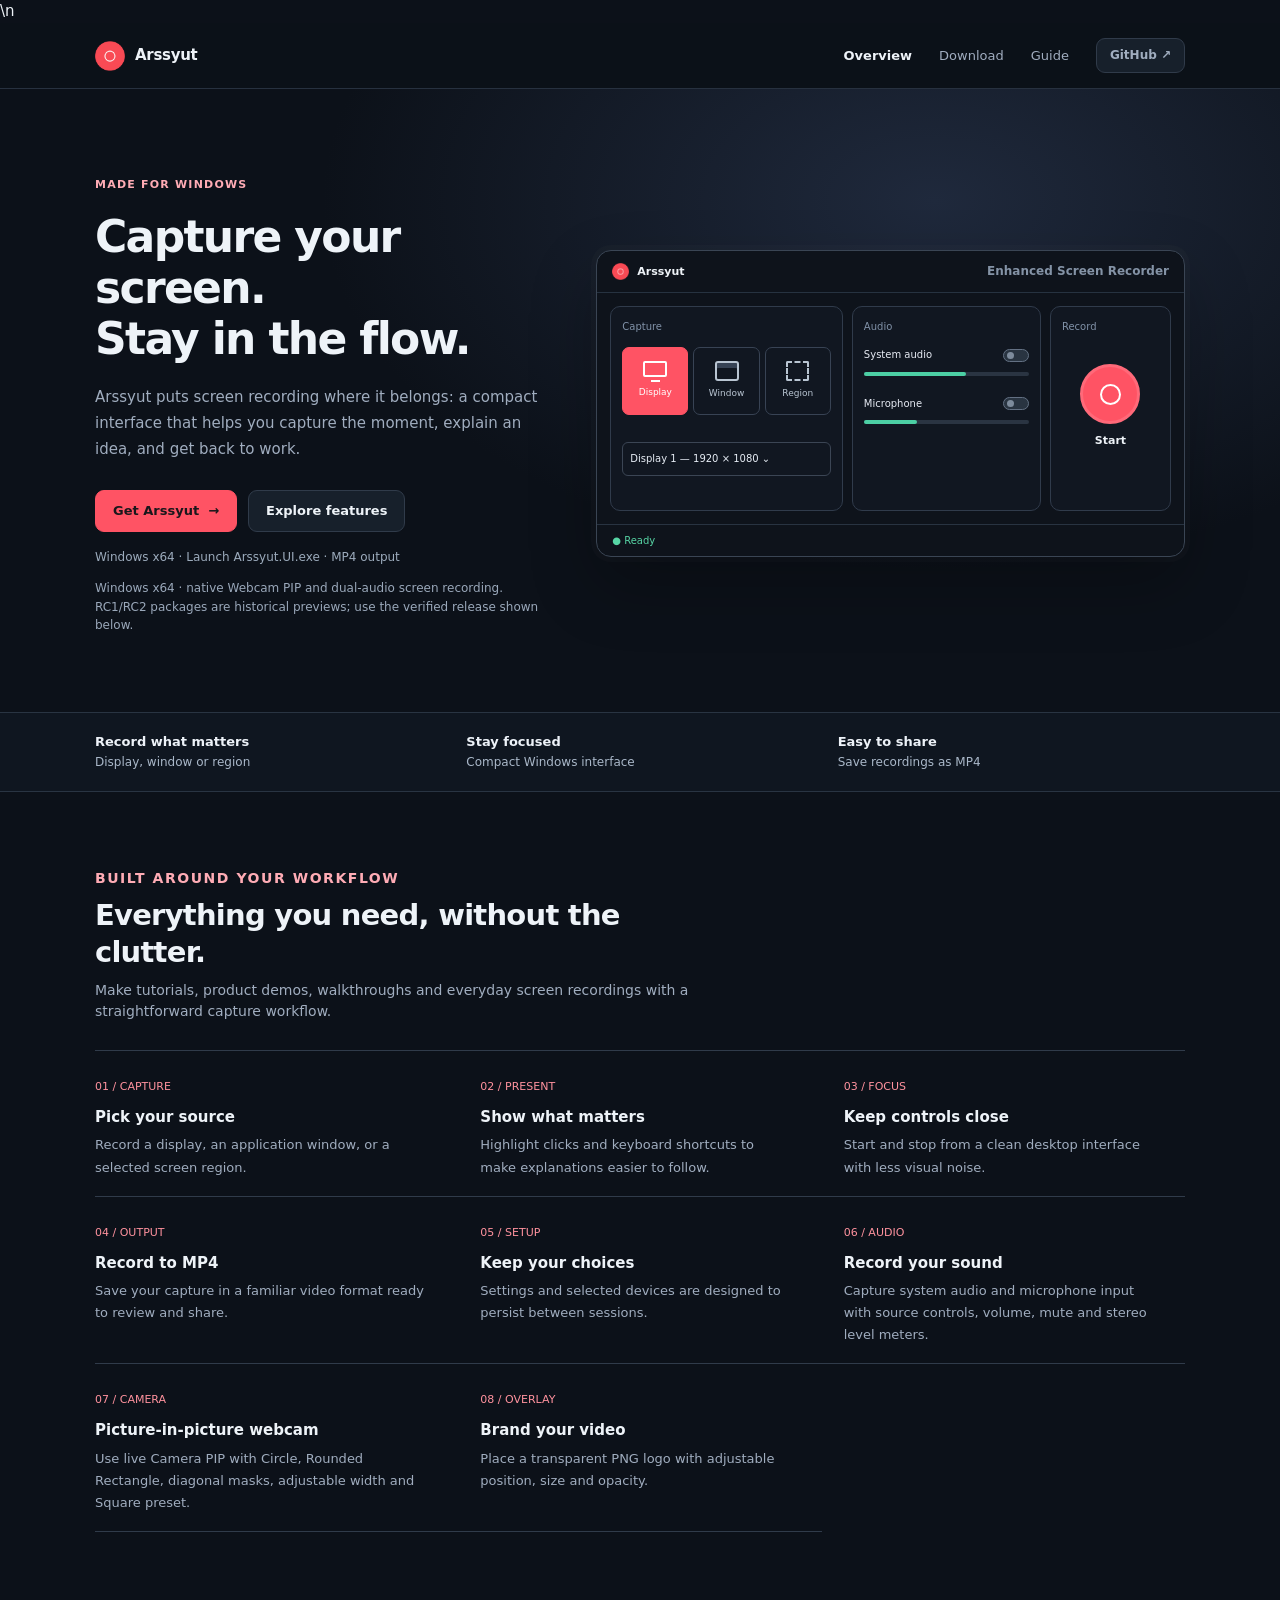
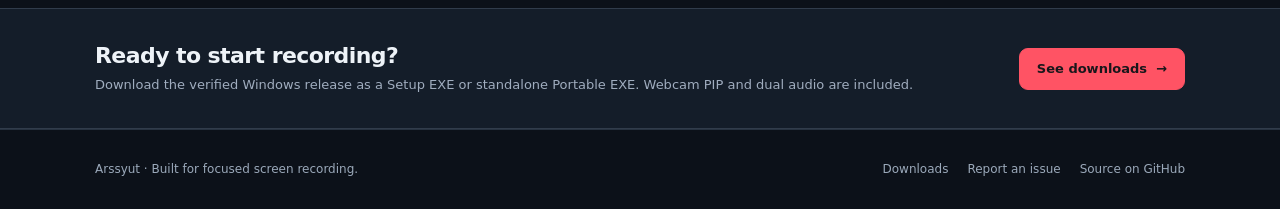
==== commit 2bd38c7a: "brand(v0.1.1): propagate updated canonical favicon to website, Windows apps and Setup metadata" ====
--- a/index.html
+++ b/index.html
@@ -3,18 +3,18 @@
 <head>
   <meta charset="utf-8">
   <meta name="viewport" content="width=device-width, initial-scale=1">
-  <meta name="theme-color" content="#0c1119">
+  <meta name="theme-color" content="#0c1119">\n  <meta name="application-name" content="Arssyut">
   <meta name="description" content="Arssyut is an enhanced screen recorder for Windows. Record displays, windows and selected regions with a compact, focused interface.">
   <meta property="og:type" content="website">
   <meta property="og:title" content="Arssyut — Enhanced Screen Recorder">
   <meta property="og:description" content="A focused Windows screen recorder for tutorials, walkthroughs and everyday captures.">
-  <meta property="og:image" content="https://masarray.github.io/arssyut/assets/favicon/web-app-manifest-512x512.png">
+  <meta property="og:image" content="https://masarray.github.io/arssyut/assets/favicon/web-app-manifest-512x512.png?v=c8f49853">
   <meta name="twitter:card" content="summary">
   <title>Arssyut — Enhanced Screen Recorder for Windows</title>
-  <link rel="icon" href="assets/favicon/favicon.ico" sizes="any">
-  <link rel="icon" type="image/png" sizes="96x96" href="assets/favicon/favicon-96x96.png">
-  <link rel="apple-touch-icon" href="assets/favicon/apple-touch-icon.png">
-  <link rel="manifest" href="assets/favicon/site.webmanifest">
+  <link rel="icon" type="image/x-icon" href="assets/favicon/favicon.ico?v=c8f49853" sizes="any">
+  <link rel="icon" type="image/png" sizes="96x96" href="assets/favicon/favicon-96x96.png?v=c8f49853">
+  <link rel="apple-touch-icon" href="assets/favicon/apple-touch-icon.png?v=c8f49853">
+  <link rel="manifest" href="assets/favicon/site.webmanifest?v=c8f49853">
   <link rel="stylesheet" href="assets/site.css">
   <script defer src="assets/releases.js"></script>
 </head>
@@ -23,7 +23,7 @@
   <header class="site-header">
     <div class="wrap topbar">
       <a class="identity" href="./" aria-label="Arssyut home">
-        <img src="assets/favicon/web-app-manifest-192x192.png" width="30" height="30" alt="">
+        <img src="assets/favicon/web-app-manifest-192x192.png?v=c8f49853" width="30" height="30" alt="">
         <span>Arssyut</span>
       </a>
       <nav class="nav" aria-label="Main navigation">
@@ -50,7 +50,7 @@
           <p class="fineprint">Windows x64 · native Webcam PIP and dual-audio screen recording. RC1/RC2 packages are historical previews; use the verified release shown below.</p>
         </div>
         <div class="mock" role="img" aria-label="Illustration of Arssyut's compact recorder layout, with capture choices and recording controls">
-          <div class="mock-top"><div class="mock-brand"><img src="assets/favicon/web-app-manifest-192x192.png" width="17" height="17" alt="">Arssyut</div><div class="mock-top-right">Enhanced Screen Recorder</div></div>
+          <div class="mock-top"><div class="mock-brand"><img src="assets/favicon/web-app-manifest-192x192.png?v=c8f49853" width="17" height="17" alt="">Arssyut</div><div class="mock-top-right">Enhanced Screen Recorder</div></div>
           <div class="mock-content">
             <div class="mock-block">
               <span class="mock-caption">Capture</span>
